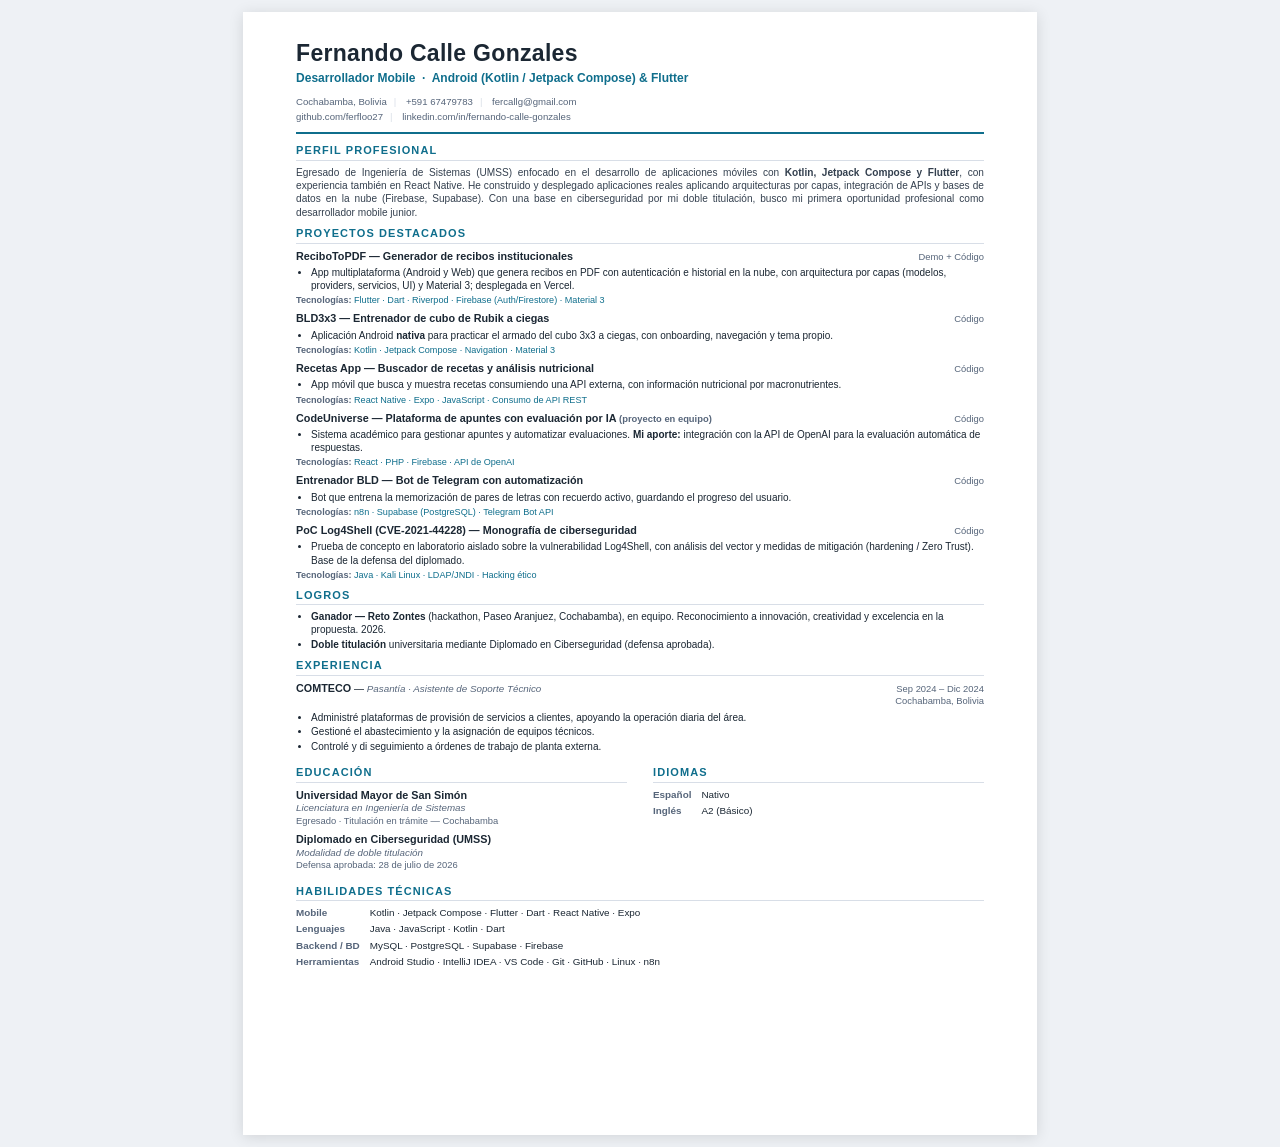
==== cv.html @ 7ebe0bb5 "Portafolio inicial de Fernando Calle Gonzales Sitio de una página con HTML, CSS y JavaScript puro: -" ====
<!DOCTYPE html>
<html lang="es">
<head>
<meta charset="UTF-8">
<meta name="viewport" content="width=device-width, initial-scale=1.0">
<title>CV - Fernando Calle Gonzales</title>
<style>
  :root{
    --ink:#1b2733; --muted:#56657a; --line:#d8dee7; --accent:#0f6e8c; --bg:#fff;
  }
  *{box-sizing:border-box;margin:0;padding:0}
  html,body{background:#eef1f5}
  body{
    font-family:"Segoe UI",Arial,Helvetica,sans-serif;
    color:var(--ink); font-size:10px; line-height:1.32;
    -webkit-print-color-adjust:exact; print-color-adjust:exact;
  }
  .page{background:var(--bg); padding:7mm 14mm 6mm}
  @media screen{
    .page{width:210mm; min-height:297mm; margin:12px auto; box-shadow:0 2px 14px rgba(0,0,0,.12)}
  }
  @media print{
    .page{width:auto; padding:0}
  }
  header{border-bottom:2px solid var(--accent); padding-bottom:8px; margin-bottom:9px}
  h1{font-size:23px; letter-spacing:.3px; color:var(--ink)}
  .role{color:var(--accent); font-weight:600; font-size:12px; margin-top:2px}
  .contact{margin-top:7px; font-size:9.6px; color:var(--muted); line-height:1.6}
  .contact a{color:var(--muted); text-decoration:none}
  .contact span{white-space:nowrap}
  .sep{color:var(--line); margin:0 7px}
  h2{
    font-size:11px; text-transform:uppercase; letter-spacing:1.1px; color:var(--accent);
    border-bottom:1px solid var(--line); padding-bottom:2px; margin:7px 0 5px;
  }
  .item{margin-bottom:5px}
  .item-head{display:flex; justify-content:space-between; align-items:baseline; gap:10px}
  .item-title{font-weight:700; font-size:10.8px}
  .item-sub{font-style:italic; color:var(--muted); font-size:9.8px}
  .item-meta{color:var(--muted); font-size:9.4px; white-space:nowrap; text-align:right}
  ul{margin:3px 0 0 15px}
  li{margin-bottom:1.5px}
  .tech{color:var(--accent); font-size:9.1px; margin-top:2px}
  .tech b{color:var(--muted); font-weight:600}
  .grid-skills{display:grid; grid-template-columns:auto 1fr; gap:3px 10px; font-size:9.9px}
  .grid-skills b{color:var(--muted)}
  .two-col{display:grid; grid-template-columns:1fr 1fr; gap:0 26px}
  .profile{font-size:10.1px; color:#34404f; text-align:justify}
  a.link{color:var(--accent); text-decoration:none}
  .tag{color:var(--muted); font-size:9.4px}
  @page{size:A4; margin:10mm 14mm}
  @media print{
    html,body{background:#fff}
    section:last-child{margin-bottom:0}
  }
</style>
</head>
<body>
<div class="page">

  <header>
    <h1>Fernando Calle Gonzales</h1>
    <div class="role">Desarrollador Mobile &nbsp;·&nbsp; Android (Kotlin / Jetpack Compose) &amp; Flutter</div>
    <div class="contact">
      <span>Cochabamba, Bolivia</span><span class="sep">|</span>
      <span>+591 67479783</span><span class="sep">|</span>
      <span>fercallg@gmail.com</span><br>
      <span>github.com/ferfloo27</span><span class="sep">|</span>
      <span>linkedin.com/in/fernando-calle-gonzales</span>
    </div>
  </header>

  <section>
    <h2>Perfil Profesional</h2>
    <p class="profile">
      Egresado de Ingeniería de Sistemas (UMSS) enfocado en el desarrollo de aplicaciones móviles
      con <b>Kotlin, Jetpack Compose y Flutter</b>, con experiencia también en React Native. He construido
      y desplegado aplicaciones reales aplicando arquitecturas por capas, integración de APIs y bases de
      datos en la nube (Firebase, Supabase). Con una base en ciberseguridad por mi doble titulación, busco
      mi primera oportunidad profesional como desarrollador mobile junior.
    </p>
  </section>

  <section>
    <h2>Proyectos Destacados</h2>

    <div class="item">
      <div class="item-head">
        <span class="item-title">ReciboToPDF — Generador de recibos institucionales</span>
        <span class="item-meta">Demo + Código</span>
      </div>
      <ul>
        <li>App multiplataforma (Android y Web) que genera recibos en PDF con autenticación e historial en la nube, con arquitectura por capas (modelos, providers, servicios, UI) y Material 3; desplegada en Vercel.</li>
      </ul>
      <div class="tech"><b>Tecnologías:</b> Flutter · Dart · Riverpod · Firebase (Auth/Firestore) · Material 3</div>
    </div>

    <div class="item">
      <div class="item-head">
        <span class="item-title">BLD3x3 — Entrenador de cubo de Rubik a ciegas</span>
        <span class="item-meta">Código</span>
      </div>
      <ul>
        <li>Aplicación Android <b>nativa</b> para practicar el armado del cubo 3x3 a ciegas, con onboarding, navegación y tema propio.</li>
      </ul>
      <div class="tech"><b>Tecnologías:</b> Kotlin · Jetpack Compose · Navigation · Material 3</div>
    </div>

    <div class="item">
      <div class="item-head">
        <span class="item-title">Recetas App — Buscador de recetas y análisis nutricional</span>
        <span class="item-meta">Código</span>
      </div>
      <ul>
        <li>App móvil que busca y muestra recetas consumiendo una API externa, con información nutricional por macronutrientes.</li>
      </ul>
      <div class="tech"><b>Tecnologías:</b> React Native · Expo · JavaScript · Consumo de API REST</div>
    </div>

    <div class="item">
      <div class="item-head">
        <span class="item-title">CodeUniverse — Plataforma de apuntes con evaluación por IA <span class="tag">(proyecto en equipo)</span></span>
        <span class="item-meta">Código</span>
      </div>
      <ul>
        <li>Sistema académico para gestionar apuntes y automatizar evaluaciones. <b>Mi aporte:</b> integración con la API de OpenAI para la evaluación automática de respuestas.</li>
      </ul>
      <div class="tech"><b>Tecnologías:</b> React · PHP · Firebase · API de OpenAI</div>
    </div>

    <div class="item">
      <div class="item-head">
        <span class="item-title">Entrenador BLD — Bot de Telegram con automatización</span>
        <span class="item-meta">Código</span>
      </div>
      <ul>
        <li>Bot que entrena la memorización de pares de letras con recuerdo activo, guardando el progreso del usuario.</li>
      </ul>
      <div class="tech"><b>Tecnologías:</b> n8n · Supabase (PostgreSQL) · Telegram Bot API</div>
    </div>

    <div class="item">
      <div class="item-head">
        <span class="item-title">PoC Log4Shell (CVE-2021-44228) — Monografía de ciberseguridad</span>
        <span class="item-meta">Código</span>
      </div>
      <ul>
        <li>Prueba de concepto en laboratorio aislado sobre la vulnerabilidad Log4Shell, con análisis del vector y medidas de mitigación (hardening / Zero Trust). Base de la defensa del diplomado.</li>
      </ul>
      <div class="tech"><b>Tecnologías:</b> Java · Kali Linux · LDAP/JNDI · Hacking ético</div>
    </div>
  </section>

  <section>
    <h2>Logros</h2>
    <ul>
      <li><b>Ganador — Reto Zontes</b> (hackathon, Paseo Aranjuez, Cochabamba), en equipo. Reconocimiento a innovación, creatividad y excelencia en la propuesta. 2026.</li>
      <li><b>Doble titulación</b> universitaria mediante Diplomado en Ciberseguridad (defensa aprobada).</li>
    </ul>
  </section>

  <section>
    <h2>Experiencia</h2>
    <div class="item">
      <div class="item-head">
        <span><span class="item-title">COMTECO</span> — <span class="item-sub">Pasantía · Asistente de Soporte Técnico</span></span>
        <span class="item-meta">Sep 2024 – Dic 2024<br>Cochabamba, Bolivia</span>
      </div>
      <ul>
        <li>Administré plataformas de provisión de servicios a clientes, apoyando la operación diaria del área.</li>
        <li>Gestioné el abastecimiento y la asignación de equipos técnicos.</li>
        <li>Controlé y di seguimiento a órdenes de trabajo de planta externa.</li>
      </ul>
    </div>
  </section>

  <div class="two-col">
    <section>
      <h2>Educación</h2>
      <div class="item">
        <div class="item-title">Universidad Mayor de San Simón</div>
        <div class="item-sub">Licenciatura en Ingeniería de Sistemas</div>
        <div class="tag">Egresado · Titulación en trámite — Cochabamba</div>
      </div>
      <div class="item">
        <div class="item-title">Diplomado en Ciberseguridad (UMSS)</div>
        <div class="item-sub">Modalidad de doble titulación</div>
        <div class="tag">Defensa aprobada: 28 de julio de 2026</div>
      </div>
    </section>

    <section>
      <h2>Idiomas</h2>
      <div class="grid-skills">
        <b>Español</b><span>Nativo</span>
        <b>Inglés</b><span>A2 (Básico)</span>
      </div>
    </section>
  </div>

  <section>
    <h2>Habilidades Técnicas</h2>
    <div class="grid-skills">
      <b>Mobile</b><span>Kotlin · Jetpack Compose · Flutter · Dart · React Native · Expo</span>
      <b>Lenguajes</b><span>Java · JavaScript · Kotlin · Dart</span>
      <b>Backend / BD</b><span>MySQL · PostgreSQL · Supabase · Firebase</span>
      <b>Herramientas</b><span>Android Studio · IntelliJ IDEA · VS Code · Git · GitHub · Linux · n8n</span>
    </div>
  </section>

</div>
</body>
</html>
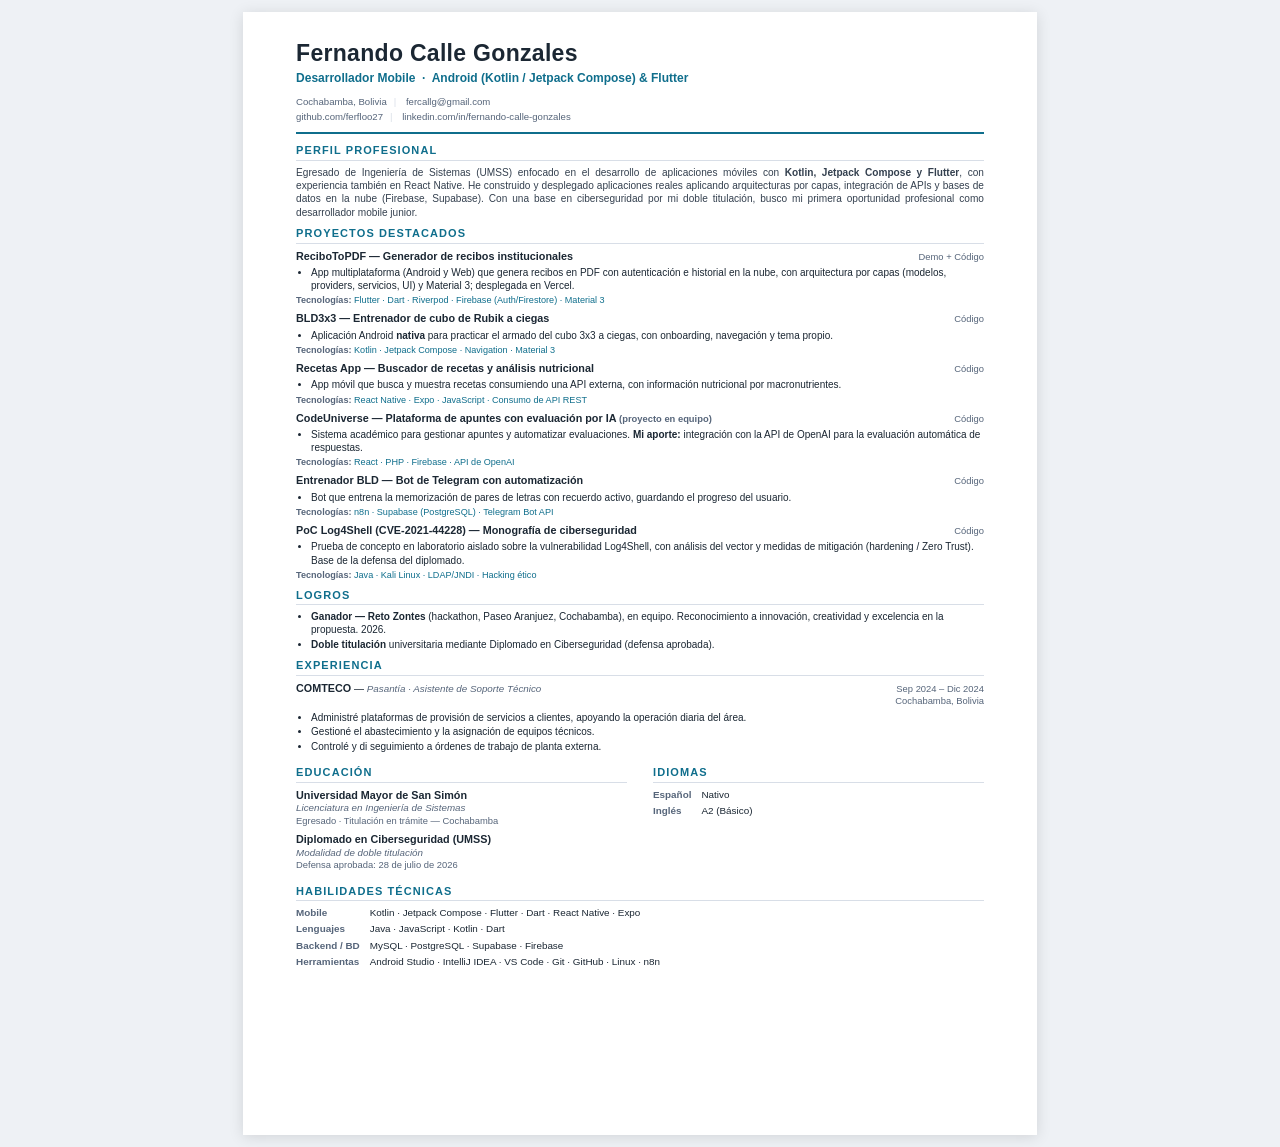
==== commit 4e0c09d4: "Actualiza README y quita el teléfono del CV público - README reescrito como descripción del portafol" ====
--- a/cv.html
+++ b/cv.html
@@ -63,7 +63,6 @@
     <div class="role">Desarrollador Mobile &nbsp;·&nbsp; Android (Kotlin / Jetpack Compose) &amp; Flutter</div>
     <div class="contact">
       <span>Cochabamba, Bolivia</span><span class="sep">|</span>
-      <span>+591 67479783</span><span class="sep">|</span>
       <span>fercallg@gmail.com</span><br>
       <span>github.com/ferfloo27</span><span class="sep">|</span>
       <span>linkedin.com/in/fernando-calle-gonzales</span>
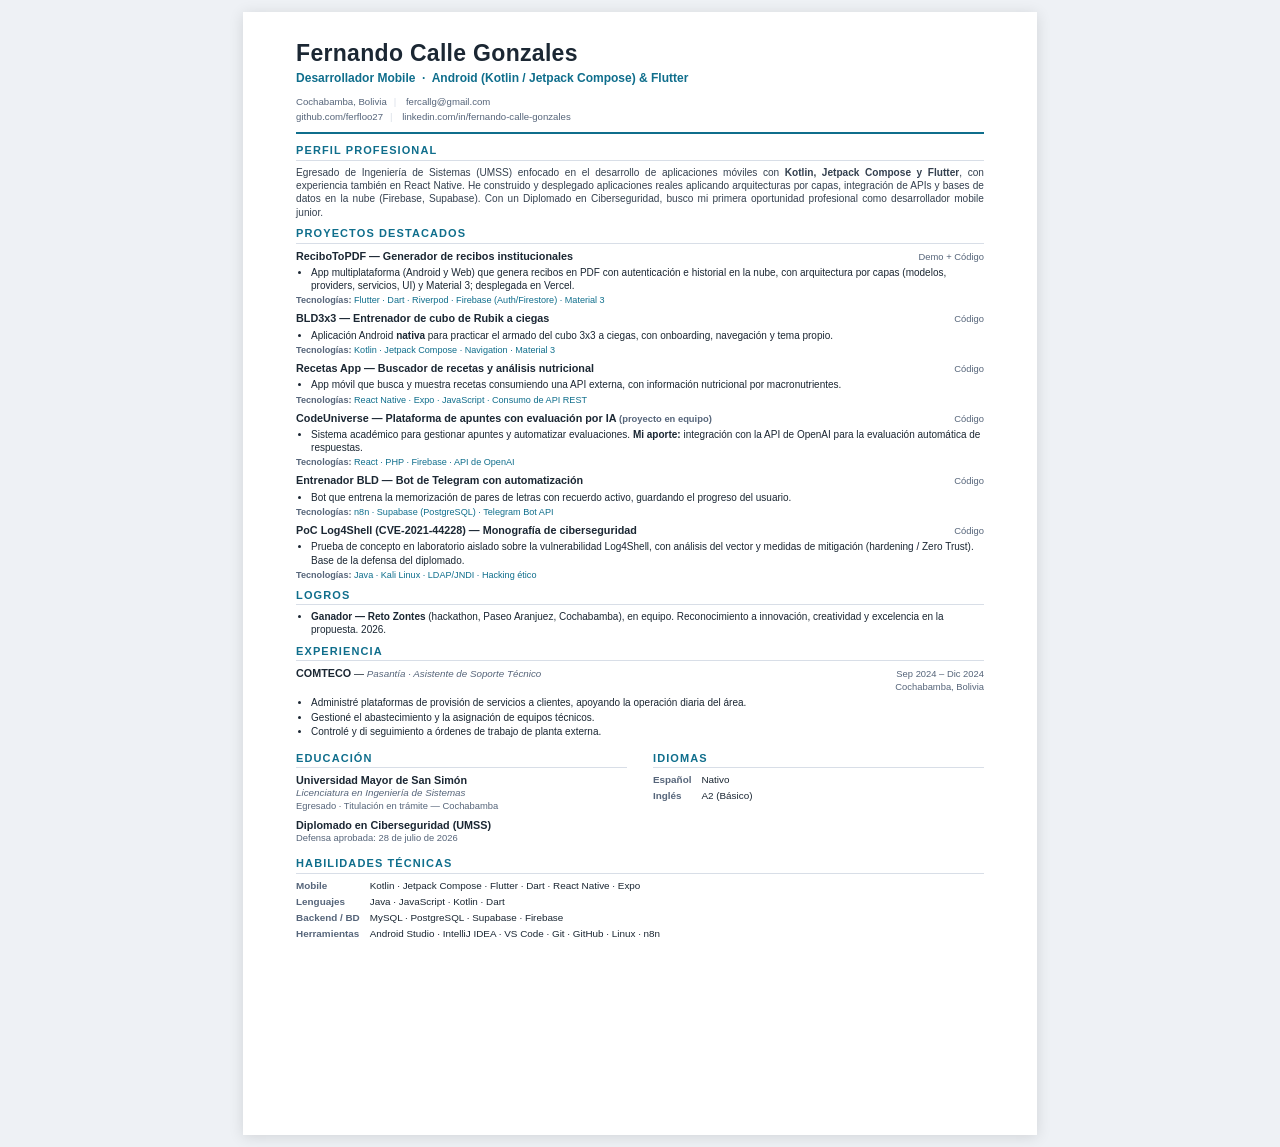
==== commit 93a99c1f: "Agrega Pasanaku App como proyecto destacado y actualiza el portafolio a desarrollo de software - Pas" ====
--- a/cv.html
+++ b/cv.html
@@ -75,7 +75,7 @@
       Egresado de Ingeniería de Sistemas (UMSS) enfocado en el desarrollo de aplicaciones móviles
       con <b>Kotlin, Jetpack Compose y Flutter</b>, con experiencia también en React Native. He construido
       y desplegado aplicaciones reales aplicando arquitecturas por capas, integración de APIs y bases de
-      datos en la nube (Firebase, Supabase). Con una base en ciberseguridad por mi doble titulación, busco
+      datos en la nube (Firebase, Supabase). Con un Diplomado en Ciberseguridad, busco
       mi primera oportunidad profesional como desarrollador mobile junior.
     </p>
   </section>
@@ -154,7 +154,6 @@
     <h2>Logros</h2>
     <ul>
       <li><b>Ganador — Reto Zontes</b> (hackathon, Paseo Aranjuez, Cochabamba), en equipo. Reconocimiento a innovación, creatividad y excelencia en la propuesta. 2026.</li>
-      <li><b>Doble titulación</b> universitaria mediante Diplomado en Ciberseguridad (defensa aprobada).</li>
     </ul>
   </section>
 
@@ -183,7 +182,6 @@
       </div>
       <div class="item">
         <div class="item-title">Diplomado en Ciberseguridad (UMSS)</div>
-        <div class="item-sub">Modalidad de doble titulación</div>
         <div class="tag">Defensa aprobada: 28 de julio de 2026</div>
       </div>
     </section>
